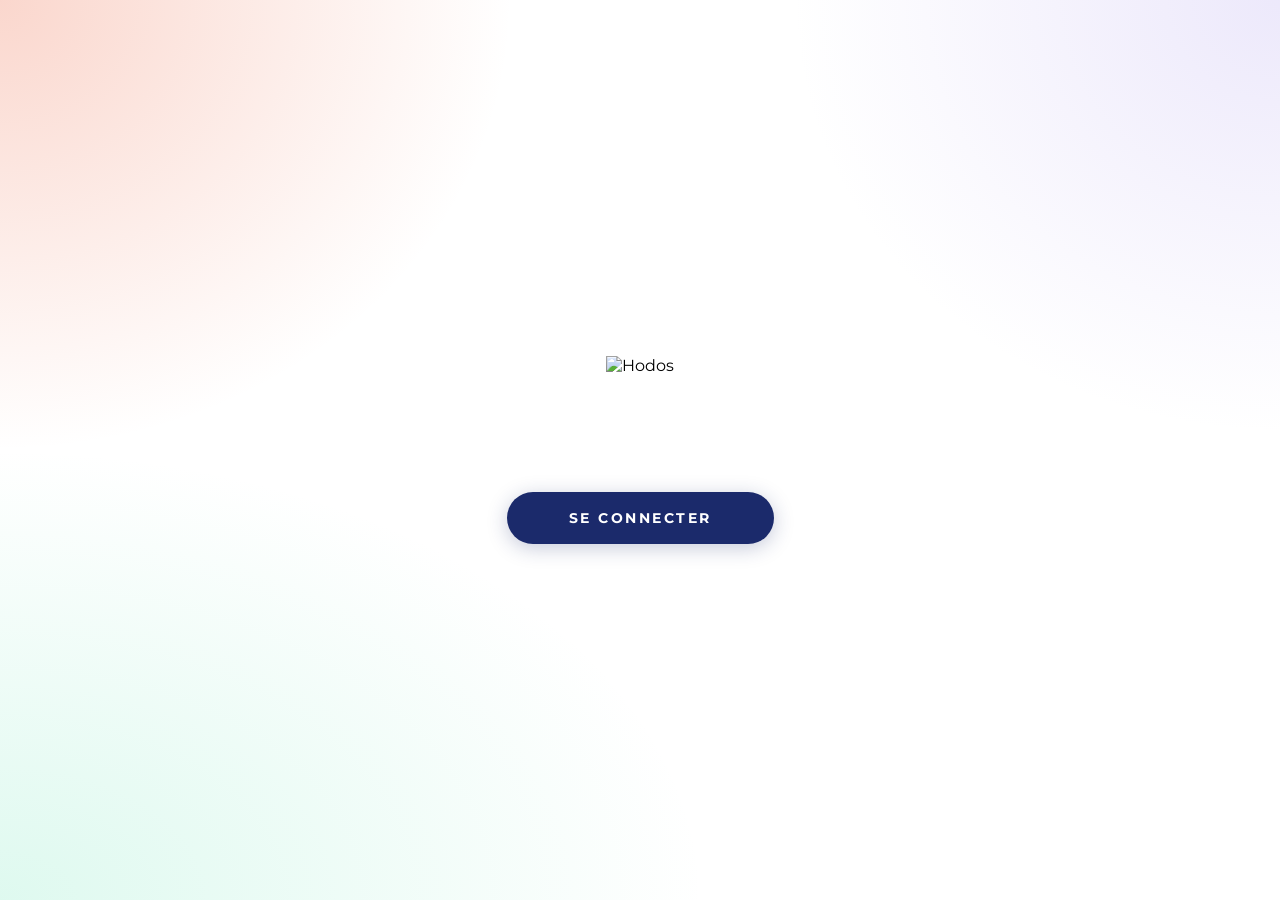
==== index.html @ dafb8f11 "fix: splash — fond blanc + 3 radial-gradient coins, code minimal" ====
<!DOCTYPE html>
<html lang="fr">
<head>
  <meta charset="UTF-8">
  <meta name="viewport" content="width=device-width, initial-scale=1.0">
  <title>Hodos</title>
  <link href="https://fonts.googleapis.com/css2?family=Montserrat:wght@700&display=swap" rel="stylesheet">
  <style>
    * { margin: 0; padding: 0; box-sizing: border-box; }

    html, body {
      width: 100%; height: 100%; overflow: hidden;
    }

    body {
      display: flex;
      align-items: center;
      justify-content: center;
      font-family: 'Montserrat', sans-serif;

      /*
        3 radial-gradient positionnés aux coins du viewport :
          - Salmon  : haut-gauche
          - Lilas   : haut-droite
          - Mint    : bas-gauche
        Chaque ellipse part du coin (center at 0%/100%) et
        s'estompe vers transparent. Fond blanc pur derrière.
      */
      background:
        radial-gradient(ellipse 40% 50% at   0%   0%, rgba(240, 122,  90, 0.30) 0%, rgba(240, 122,  90, 0) 100%),
        radial-gradient(ellipse 38% 48% at 100%   0%, rgba(184, 169, 240, 0.26) 0%, rgba(184, 169, 240, 0) 100%),
        radial-gradient(ellipse 55% 50% at   0% 100%, rgba(125, 232, 192, 0.25) 0%, rgba(125, 232, 192, 0) 100%),
        #ffffff;
    }

    /* ── Logo + bouton centrés ──────────────────────────── */
    .wrap {
      display: flex;
      flex-direction: column;
      align-items: center;
      gap: 56px;
    }

    .logo-img {
      height: 80px;
      width: auto;
      display: block;
    }

    button {
      font-family: 'Montserrat', sans-serif;
      font-weight: 700;
      font-size: 0.85rem;
      letter-spacing: 2.5px;
      text-transform: uppercase;
      color: #ffffff;
      background: #1B2A6B;
      border: none;
      border-radius: 50px;
      padding: 18px 62px;
      cursor: pointer;
      box-shadow: 0 4px 20px rgba(27, 42, 107, 0.25);
      transition: transform 0.2s, box-shadow 0.2s;
    }
    button:hover {
      transform: translateY(-2px);
      box-shadow: 0 8px 28px rgba(27, 42, 107, 0.35);
    }
  </style>
</head>
<body>
  <div class="wrap">
    <img class="logo-img" src="logo.png" alt="Hodos">
    <button onclick="window.location.href='onboarding.html'">SE CONNECTER</button>
  </div>
</body>
</html>
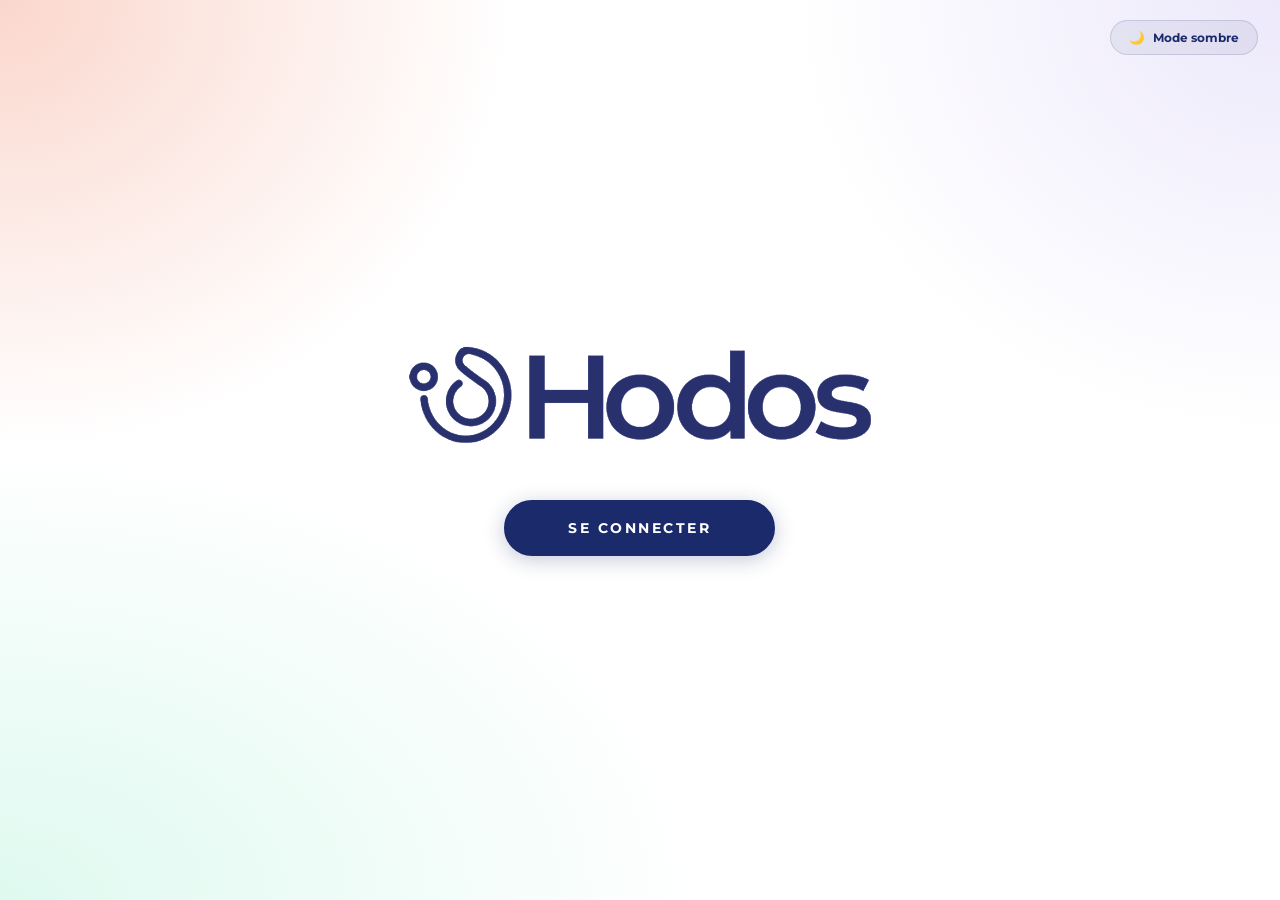
==== commit 173d84bb: "feat: logo agrandi 100px + dark mode avec formes géométriques Dark mode : fond navy #1B2A6B + 3 form" ====
--- a/index.html
+++ b/index.html
@@ -1,5 +1,5 @@
 <!DOCTYPE html>
-<html lang="fr">
+<html lang="fr" data-theme="light">
 <head>
   <meta charset="UTF-8">
   <meta name="viewport" content="width=device-width, initial-scale=1.0">
@@ -7,34 +7,70 @@
   <link href="https://fonts.googleapis.com/css2?family=Montserrat:wght@700&display=swap" rel="stylesheet">
   <style>
     * { margin: 0; padding: 0; box-sizing: border-box; }
-
-    html, body {
-      width: 100%; height: 100%; overflow: hidden;
-    }
+    html, body { width: 100%; height: 100%; overflow: hidden; }
 
     body {
       display: flex;
       align-items: center;
       justify-content: center;
       font-family: 'Montserrat', sans-serif;
+      transition: background 0.4s;
+    }
 
-      /*
-        3 radial-gradient positionnés aux coins du viewport :
-          - Salmon  : haut-gauche
-          - Lilas   : haut-droite
-          - Mint    : bas-gauche
-        Chaque ellipse part du coin (center at 0%/100%) et
-        s'estompe vers transparent. Fond blanc pur derrière.
-      */
+    /* ══════════════════════════════════════════
+       MODE CLAIR
+    ══════════════════════════════════════════ */
+    [data-theme="light"] body {
       background:
-        radial-gradient(ellipse 40% 50% at   0%   0%, rgba(240, 122,  90, 0.30) 0%, rgba(240, 122,  90, 0) 100%),
-        radial-gradient(ellipse 38% 48% at 100%   0%, rgba(184, 169, 240, 0.26) 0%, rgba(184, 169, 240, 0) 100%),
-        radial-gradient(ellipse 55% 50% at   0% 100%, rgba(125, 232, 192, 0.25) 0%, rgba(125, 232, 192, 0) 100%),
+        radial-gradient(ellipse 40% 50% at   0%   0%, rgba(240,122, 90, 0.30) 0%, rgba(240,122, 90,0) 100%),
+        radial-gradient(ellipse 38% 48% at 100%   0%, rgba(184,169,240, 0.26) 0%, rgba(184,169,240,0) 100%),
+        radial-gradient(ellipse 55% 50% at   0% 100%, rgba(125,232,192, 0.25) 0%, rgba(125,232,192,0) 100%),
         #ffffff;
     }
 
-    /* ── Logo + bouton centrés ──────────────────────────── */
+    /* Logo couleur naturelle (navy) en mode clair */
+    [data-theme="light"] .logo-img {
+      filter: none;
+    }
+
+    /* ══════════════════════════════════════════
+       MODE SOMBRE — fond + formes géométriques
+    ══════════════════════════════════════════ */
+    [data-theme="dark"] body {
+      background: #1B2A6B;
+    }
+
+    /* Formes géométriques dark */
+    .dark-shape { display: none; position: fixed; inset: 0; pointer-events: none; z-index: 0; }
+    [data-theme="dark"] .dark-shape { display: block; }
+
+    .ds-teal {
+      background: linear-gradient(150deg, #3EC9C9 0%, #2AADAD 100%);
+      clip-path: polygon(0 0, 66% 0, 40% 100%, 0 100%);
+      opacity: 0.82;
+    }
+    .ds-mauve {
+      background: #8B6070;
+      clip-path: polygon(63% 0, 100% 0, 100% 40%);
+      opacity: 0.82;
+    }
+    .ds-lavender {
+      background: linear-gradient(160deg, #5A5FA4 0%, #474C8E 100%);
+      clip-path: polygon(57% 54%, 100% 42%, 100% 100%, 40% 100%);
+      opacity: 0.78;
+    }
+
+    /* Logo blanc en dark mode via filtre CSS */
+    [data-theme="dark"] .logo-img {
+      filter: brightness(0) invert(1);
+    }
+
+    /* ══════════════════════════════════════════
+       CONTENU
+    ══════════════════════════════════════════ */
     .wrap {
+      position: relative;
+      z-index: 10;
       display: flex;
       flex-direction: column;
       align-items: center;
@@ -42,36 +78,119 @@
     }
 
     .logo-img {
-      height: 80px;
+      height: 100px;   /* agrandi */
       width: auto;
       display: block;
+      transition: filter 0.3s;
     }
 
-    button {
+    /* ══════════════════════════════════════════
+       BOUTON SE CONNECTER
+    ══════════════════════════════════════════ */
+    .btn-connect {
       font-family: 'Montserrat', sans-serif;
       font-weight: 700;
       font-size: 0.85rem;
       letter-spacing: 2.5px;
       text-transform: uppercase;
-      color: #ffffff;
-      background: #1B2A6B;
-      border: none;
       border-radius: 50px;
       padding: 18px 62px;
       cursor: pointer;
-      box-shadow: 0 4px 20px rgba(27, 42, 107, 0.25);
-      transition: transform 0.2s, box-shadow 0.2s;
+      transition: transform 0.2s, box-shadow 0.2s, background 0.3s, color 0.3s;
     }
-    button:hover {
+
+    [data-theme="light"] .btn-connect {
+      background: #1B2A6B;
+      color: #fff;
+      border: 2.5px solid #1B2A6B;
+      box-shadow: 0 4px 20px rgba(27,42,107, 0.25);
+    }
+    [data-theme="light"] .btn-connect:hover {
       transform: translateY(-2px);
-      box-shadow: 0 8px 28px rgba(27, 42, 107, 0.35);
+      box-shadow: 0 8px 28px rgba(27,42,107, 0.35);
     }
+
+    [data-theme="dark"] .btn-connect {
+      background: transparent;
+      color: #fff;
+      border: 2.5px solid #fff;
+      box-shadow: none;
+    }
+    [data-theme="dark"] .btn-connect:hover {
+      background: rgba(255,255,255, 0.12);
+      transform: translateY(-2px);
+    }
+
+    /* ══════════════════════════════════════════
+       TOGGLE THÈME
+    ══════════════════════════════════════════ */
+    .toggle {
+      position: fixed;
+      top: 20px; right: 22px;
+      z-index: 100;
+      display: flex;
+      align-items: center;
+      gap: 8px;
+      padding: 9px 18px;
+      border-radius: 50px;
+      font-family: 'Montserrat', sans-serif;
+      font-size: 0.78rem;
+      font-weight: 700;
+      cursor: pointer;
+      backdrop-filter: blur(10px);
+      transition: all 0.25s;
+    }
+    [data-theme="light"] .toggle {
+      background: rgba(27,42,107, 0.07);
+      border: 1.5px solid rgba(27,42,107, 0.15);
+      color: #1B2A6B;
+    }
+    [data-theme="dark"] .toggle {
+      background: rgba(255,255,255, 0.12);
+      border: 1.5px solid rgba(255,255,255, 0.22);
+      color: #fff;
+    }
+    .toggle:hover { transform: scale(1.04); }
   </style>
 </head>
 <body>
+
+  <!-- Formes dark mode -->
+  <div class="dark-shape ds-teal"></div>
+  <div class="dark-shape ds-mauve"></div>
+  <div class="dark-shape ds-lavender"></div>
+
+  <!-- Toggle -->
+  <button class="toggle" onclick="toggleTheme()">
+    <span id="toggle-icon">🌙</span>
+    <span id="toggle-label">Mode sombre</span>
+  </button>
+
+  <!-- Contenu -->
   <div class="wrap">
     <img class="logo-img" src="logo.png" alt="Hodos">
-    <button onclick="window.location.href='onboarding.html'">SE CONNECTER</button>
+    <button class="btn-connect" onclick="window.location.href='onboarding.html'">
+      SE CONNECTER
+    </button>
   </div>
+
+  <script>
+    (function () {
+      const saved = localStorage.getItem('hodos-theme') || 'light';
+      applyTheme(saved);
+    })();
+
+    function toggleTheme() {
+      const cur = document.documentElement.getAttribute('data-theme');
+      applyTheme(cur === 'light' ? 'dark' : 'light');
+    }
+
+    function applyTheme(t) {
+      document.documentElement.setAttribute('data-theme', t);
+      localStorage.setItem('hodos-theme', t);
+      document.getElementById('toggle-icon').textContent  = t === 'light' ? '🌙' : '☀️';
+      document.getElementById('toggle-label').textContent = t === 'light' ? 'Mode sombre' : 'Mode clair';
+    }
+  </script>
 </body>
 </html>
